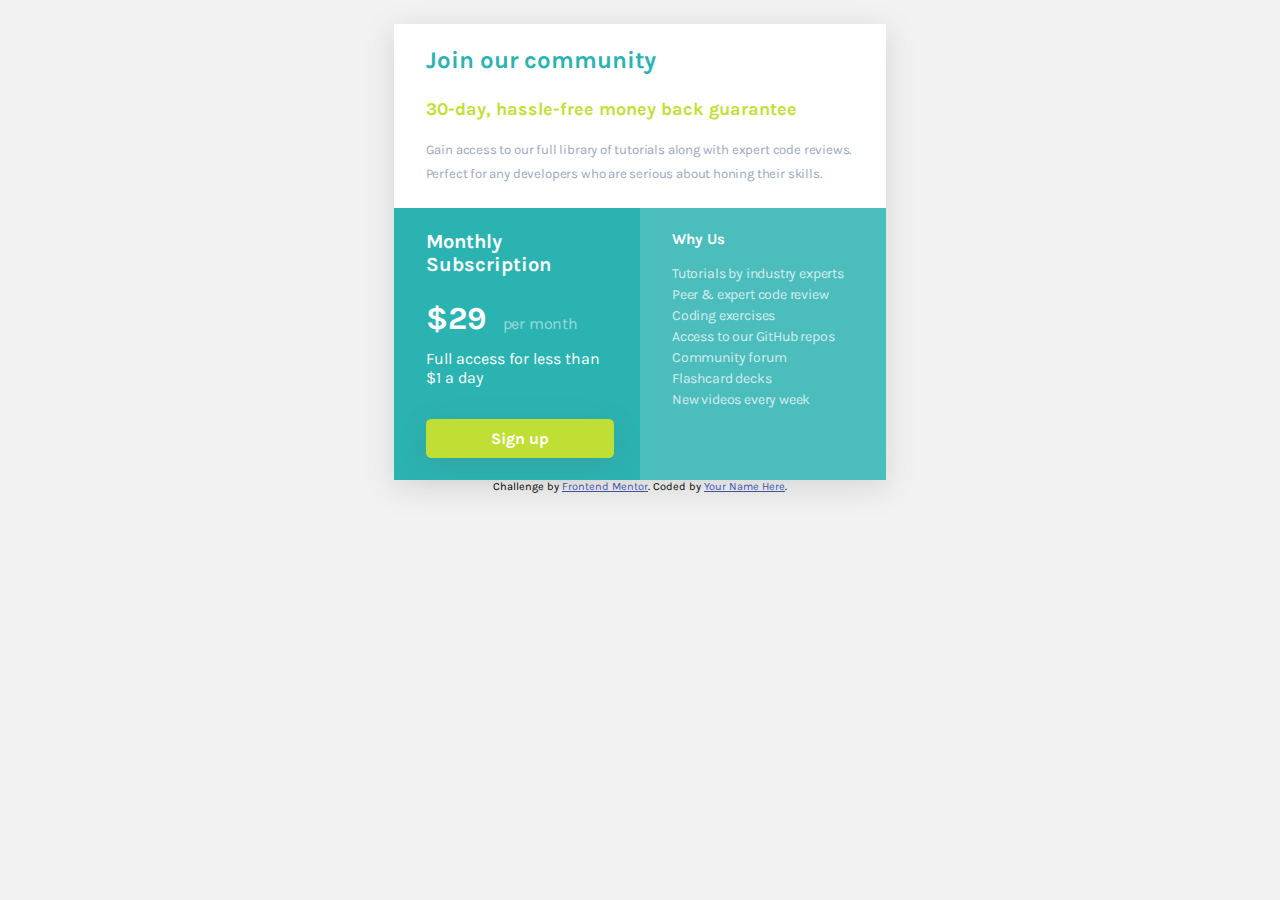
==== single-price-grid-component-master/index.html @ d5143c97 "Single-Price-grid-component" ====
<!DOCTYPE html>
<html lang="en">

<head>
  <meta charset="UTF-8">
  <meta name="viewport" content="width=device-width, initial-scale=1.0">
  <!-- displays site properly based on user's device -->

  <link rel="icon" type="image/png" sizes="32x32" href="./images/favicon-32x32.png">
  <link rel="preconnect" href="https://fonts.googleapis.com">
  <link rel="preconnect" href="https://fonts.gstatic.com" crossorigin>
  <link href="https://fonts.googleapis.com/css2?family=Karla:wght@400;700&display=swap" rel="stylesheet">
  <link rel="stylesheet" href="css/style.css">
  <title>Frontend Mentor | Single Price Grid Component</title>

  <!-- Feel free to remove these styles or customise in your own stylesheet 👍 -->
  <style>
    .attribution {
      font-size: 11px;
      text-align: center;
    }

    .attribution a {
      color: hsl(228, 45%, 44%);
    }
  </style>
</head>

<body>
  <div class="main">
    <div class="intro-section container">
      <h1>Join our community</h1>
      <h2>30-day, hassle-free money back guarantee</h2>
      <p class="gain-access">
        Gain access to our full library of tutorials along with expert code reviews.
        Perfect for any developers who are serious about honing their skills.
      </p>
    </div>
    <div class="joined-section">
      <div class="subscription-section container">
        <h1>Monthly Subscription</h1>
        <p>
          <span class="price">&dollar;29</span><span class="per-month">per month</span>
        </p>
        <p class="full-access">Full access for less than &dollar;1 a day</p>
        <a class="btn">Sign up</a>
      </div>
      <div class="whyus-section container">
        <h2>Why Us</h2>
        <ul>
          <li>Tutorials by industry experts</li>
          <li>Peer &amp; expert code review</li>
          <li>Coding exercises</li>
          <li>Access to our GitHub repos</li>
          <li>Community forum</li>
          <li>Flashcard decks</li>
          <li>New videos every week</li>
        </ul>
      </div>
    </div>
  </div>
  <footer>
    <p class="attribution">
      Challenge by <a href="https://www.frontendmentor.io?ref=challenge" target="_blank">Frontend Mentor</a>.
      Coded by <a href="#">Your Name Here</a>.
    </p>
  </footer>
</body>

</html>
---- single-price-grid-component-master/css/style.css ----
/* Typography*/
:root{
    --background-light-gray: #f2f2f2;
    --cyan: #2AB3B1;
    --light-cyan: #4cbdbd;
    --bright-yellow: #c0df34;
    --light-gray: #9AA7BE;
    --white: #fff;
    min-height: 50vh;
}


body{
    background-color: var(--background-light-gray);
    font-family: 'Karla', sans-serif;
    font-size: 16px;
    font-weight: 400;
    padding: 1.5rem;
}

*{
    margin: 0;
    padding: 0;
    /* -webkit-box-sizing: border-box;
          box-sizing: border-box; */
}

h1{
    font-size: 1.25rem;
}

h2{
    font-size: 0.938rem;
}

p{
    font-size: 1rem;
}

/* Layout */

.intro-section{
    background-color: var(--white);
}

.main{
    display: -ms-flexbox;
    display: flex;
    flex-direction: column;
    width: 19.438rem;
    max-width: 800px;
    margin: 0 auto;
    -webkit-box-shadow: rgba(100, 100, 111, 0.2) 0px 7px 29px 0px;
          box-shadow: rgba(100, 100, 111, 0.2) 0px 7px 29px 0px;
}

.container{
    padding: 1.375rem 2rem;
}

.intro-section h1{
    margin-bottom: 1em;
    color: var(--cyan);
}

.intro-section h2{
    margin-bottom: 1em;
    color: var(--bright-yellow);
}

.intro-section .gain-access{
    font-size: 0.825rem;
    color: var(--light-gray);
    line-height: 1.8;
    letter-spacing: -0.175px;
}

.subscription-section{
    background-color: var(--cyan);
}

.subscription-section h1{
    margin-bottom: 1.5rem;      
}

.price{
    font-size: 2rem;
    font-weight: bold;
}

.per-month{
    display: inline-block;
    font-weight: 400;
    top: -2px;
    margin-left: 1em;
    opacity: 0.5;
    line-height: 1.625;
    letter-spacing: -0.2px;
}

.subscription-section .full-access{
    font-style: normal;
    font-weight: normal;
    margin-top: .75em;
}

.subscription-section .btn {
    display: inline-block;
    margin-top: 2rem;
    background-color: var(--bright-yellow);
    width: 90%;
    padding: .65em .75em;
    font-weight: bold;
    text-align: center;
    border-radius: 5px;
    -webkit-box-shadow: rgba(100, 100, 111, 0.2) 0px 7px 29px 0px;
          box-shadow: rgba(100, 100, 111, 0.2) 0px 7px 29px 0px;
    cursor: pointer;
}

.sign-up-btn:hover {
    -webkit-box-shadow: rgba(0, 0, 0, 0.3) 0px 19px 38px, rgba(0, 0, 0, 0.22) 0px 15px 12px;
            box-shadow: rgba(0, 0, 0, 0.3) 0px 19px 38px, rgba(0, 0, 0, 0.22) 0px 15px 12px;
  }

.whyus-section{
    background-color: var(--light-cyan);
}

.subscription-section,
.whyus-section{
    color: var(--white);
}

.whyus-section h2{
    padding-bottom: 1em;
}

.whyus-section ul{
    list-style: none;
}

.whyus-section ul li{
    font-size: 0.875rem;
    line-height: 1.5;
    letter-spacing: -0.175px;
    opacity: 0.75;
}

@media (min-width: 900px) {
    .main {
        display: -webkit-box;
        display: -ms-flexbox;
        display: flex;
        -webkit-box-orient: vertical;
        -webkit-box-direction: normal;
            -ms-flex-direction: column;
        flex-direction: column;
            -webkit-box-pack: center;
            -ms-flex-pack: center;
            justify-content: center;
            -webkit-box-align: center;
            -ms-flex-align: center;
            width: 40%;
      }

      .joined-section{
          display: flex;
          flex-direction: row;
          width: 100%;
      }

      .subscription-section,
      .whyus-section{
        width: 100%;
    }

    .intro-section h1{
        font-size:  1.5rem;
    }

    .intro-section h2{
        font-size: 1.125rem;
    }    
}
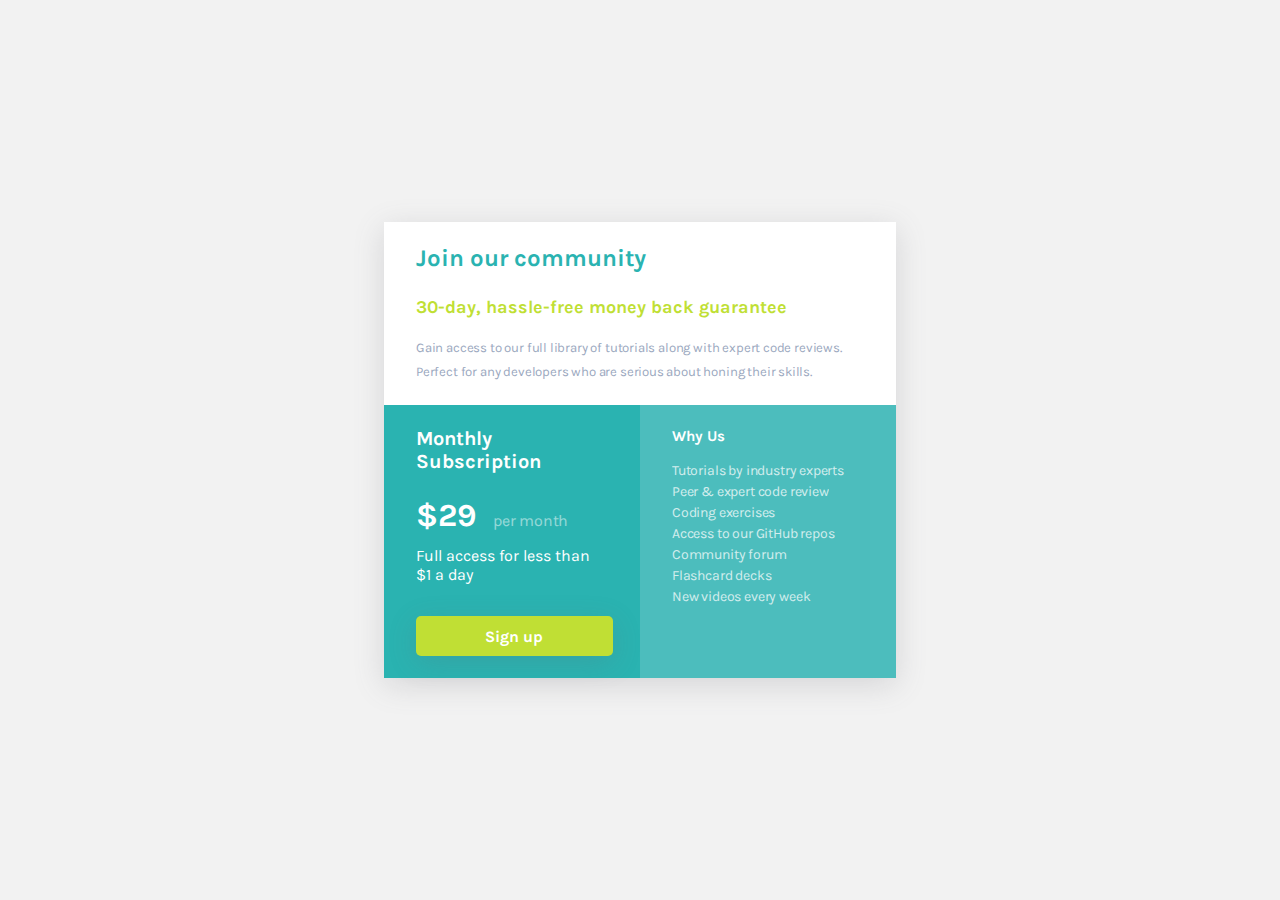
==== commit d4dad02b: "Final Single-Price-grid-component" ====
--- a/single-price-grid-component-master/index.html
+++ b/single-price-grid-component-master/index.html
@@ -59,12 +59,6 @@
       </div>
     </div>
   </div>
-  <footer>
-    <p class="attribution">
-      Challenge by <a href="https://www.frontendmentor.io?ref=challenge" target="_blank">Frontend Mentor</a>.
-      Coded by <a href="#">Your Name Here</a>.
-    </p>
-  </footer>
 </body>
 
 </html>--- a/single-price-grid-component-master/css/style.css
+++ b/single-price-grid-component-master/css/style.css
@@ -15,7 +15,11 @@
     font-family: 'Karla', sans-serif;
     font-size: 16px;
     font-weight: 400;
-    padding: 1.5rem;
+    display:flex;
+    justify-content: center;
+    align-items: center;
+    min-height:100vh;
+    flex-direction:column;
 }
 
 *{
@@ -148,6 +152,7 @@
 }
 
 @media (min-width: 900px) {
+    
     .main {
         display: -webkit-box;
         display: -ms-flexbox;
